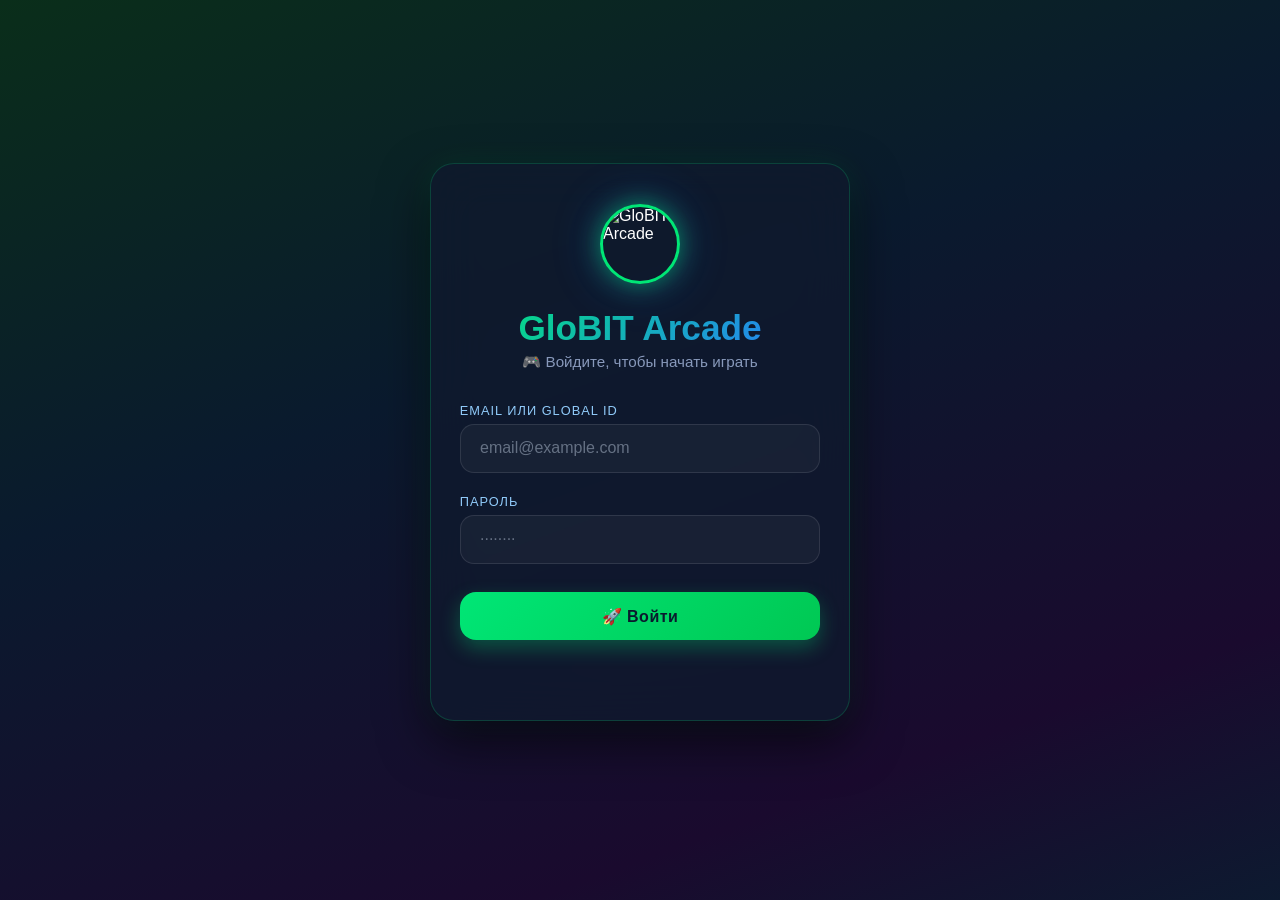
==== index.html @ 39875479 "Use global_ids mapping for Global ID login" ====
<!DOCTYPE html>
<html lang="ru">
<head>
    <meta charset="UTF-8">
    <meta name="viewport" content="width=device-width, initial-scale=1.0, maximum-scale=1.0, user-scalable=yes, viewport-fit=cover">
    <title>GloBIT Arcade</title>

    <link rel="icon" type="image/jpeg" href="https://i.ibb.co/wFK0H7rM/Glo-BIT-Arcade.jpg">
    <link rel="apple-touch-icon" href="https://i.ibb.co/wFK0H7rM/Glo-BIT-Arcade.jpg">
    <link rel="apple-touch-icon" sizes="152x152" href="https://i.ibb.co/wFK0H7rM/Glo-BIT-Arcade.jpg">
    <link rel="apple-touch-icon" sizes="180x180" href="https://i.ibb.co/wFK0H7rM/Glo-BIT-Arcade.jpg">
    <meta name="apple-mobile-web-app-capable" content="yes">
    <meta name="apple-mobile-web-app-status-bar-style" content="black-translucent">
    <meta name="apple-mobile-web-app-title" content="GloBIT Arcade">
    <meta name="theme-color" content="#0a2e1a">

    <script src="https://www.gstatic.com/firebasejs/10.11.0/firebase-app-compat.js"></script>
    <script src="https://www.gstatic.com/firebasejs/10.11.0/firebase-auth-compat.js"></script>
    <script src="https://www.gstatic.com/firebasejs/10.11.0/firebase-firestore-compat.js"></script>
    <script src="https://cdn.jsdelivr.net/npm/particles.js@2.0.0/particles.min.js"></script>

    <style>
        :root {
            --bg-deep: #0a1a2e;
            --accent-green: #00e676;
            --accent-blue: #2979ff;
            --accent-red: #ff1744;
            --text-primary: #ffffff;
            --text-secondary: #8899bb;
            --blur: blur(25px);
            --radius-card: 24px;
            --radius-btn: 16px;
        }

        * { margin: 0; padding: 0; box-sizing: border-box; }

        body {
            font-family: -apple-system, BlinkMacSystemFont, 'Segoe UI', Roboto, sans-serif;
            background: linear-gradient(160deg, #0a2e1a 0%, #0a1a2e 40%, #1a0a2e 80%, #0d1a30 100%);
            min-height: 100vh;
            display: flex;
            align-items: center;
            justify-content: center;
            padding: 1rem;
            position: relative;
            overflow-x: hidden;
        }

        #particles-js {
            position: fixed;
            top: 0;
            left: 0;
            width: 100%;
            height: 100%;
            z-index: 0;
            pointer-events: none;
        }

        .container {
            position: relative;
            z-index: 10;
            width: 100%;
            max-width: 420px;
        }

        .glass-card {
            background: rgba(15, 25, 45, 0.8);
            backdrop-filter: var(--blur);
            -webkit-backdrop-filter: var(--blur);
            border-radius: var(--radius-card);
            border: 1px solid rgba(0, 230, 118, 0.2);
            box-shadow: 0 20px 50px rgba(0, 0, 0, 0.6), 0 0 30px rgba(0, 230, 118, 0.1);
            padding: 2.5rem 1.8rem;
            color: var(--text-primary);
            transition: all 0.3s ease;
            margin-bottom: 1rem;
        }

        .logo-container {
            display: flex;
            justify-content: center;
            margin-bottom: 1.5rem;
        }

        .logo {
            width: 80px;
            height: 80px;
            border-radius: 50%;
            object-fit: cover;
            border: 3px solid var(--accent-green);
            box-shadow: 0 0 25px rgba(0, 230, 118, 0.5), 0 0 50px rgba(41, 121, 255, 0.3);
            animation: glow 3s ease-in-out infinite;
        }

        @keyframes glow {
            0%, 100% { box-shadow: 0 0 25px rgba(0, 230, 118, 0.5), 0 0 50px rgba(41, 121, 255, 0.3); }
            50% { box-shadow: 0 0 35px rgba(0, 230, 118, 0.8), 0 0 70px rgba(255, 23, 68, 0.3); }
        }

        h1 {
            font-size: 2.2rem;
            font-weight: 700;
            text-align: center;
            background: linear-gradient(135deg, #00e676, #2979ff);
            -webkit-background-clip: text;
            -webkit-text-fill-color: transparent;
            background-clip: text;
            margin-bottom: 0.3rem;
        }

        .subtitle {
            text-align: center;
            color: var(--text-secondary);
            margin-bottom: 2rem;
            font-size: 0.95rem;
        }

        .input-group { margin-bottom: 1.3rem; }

        label {
            display: block;
            font-size: 0.8rem;
            text-transform: uppercase;
            letter-spacing: 1px;
            color: #90caf9;
            margin-bottom: 0.4rem;
            font-weight: 500;
        }

        input {
            width: 100%;
            padding: 0.9rem 1.2rem;
            background: rgba(255, 255, 255, 0.04);
            border: 1px solid rgba(255, 255, 255, 0.1);
            border-radius: 14px;
            color: #ffffff;
            font-size: 1rem;
            outline: none;
            transition: all 0.2s;
            -webkit-appearance: none;
        }

        input:focus {
            border-color: var(--accent-green);
            box-shadow: 0 0 15px rgba(0, 230, 118, 0.2);
        }

        .btn {
            width: 100%;
            padding: 0.9rem;
            border: none;
            border-radius: var(--radius-btn);
            font-weight: 600;
            font-size: 1rem;
            cursor: pointer;
            transition: all 0.25s;
            letter-spacing: 0.5px;
            margin-top: 0.5rem;
        }

        .btn-primary {
            background: linear-gradient(135deg, #00e676, #00c853);
            color: #0a1a2e;
            box-shadow: 0 8px 20px rgba(0, 230, 118, 0.3);
            font-weight: 700;
        }

        .btn-primary:hover {
            transform: translateY(-2px);
            box-shadow: 0 12px 28px rgba(0, 230, 118, 0.5);
        }

        .btn:disabled { opacity: .7; cursor: wait; transform: none; }
        input::placeholder { color: rgba(210, 225, 240, .42); }
        .glass-card { animation: card-enter .45s ease-out both; }
        @keyframes card-enter {
            from { opacity: 0; transform: translateY(12px) scale(.985); }
            to { opacity: 1; transform: translateY(0) scale(1); }
        }
        @media (max-width: 480px) {
            body { padding: .75rem; }
            .glass-card { padding: 2rem 1.25rem; border-radius: 22px; }
            h1 { font-size: 1.9rem; }
        }
        @media (prefers-reduced-motion: reduce) {
            *, *::before, *::after { animation-duration: .01ms !important; transition-duration: .01ms !important; }
        }

        .btn-danger {
            background: linear-gradient(135deg, #ff1744, #d50000);
            color: white;
            box-shadow: 0 8px 20px rgba(255, 23, 68, 0.3);
        }

        .btn-danger:hover {
            transform: translateY(-2px);
            box-shadow: 0 12px 28px rgba(255, 23, 68, 0.5);
        }

        .btn-secondary {
            background: rgba(255, 255, 255, 0.05);
            color: #ccc;
            border: 1px solid rgba(255, 255, 255, 0.15);
            margin-top: 0.8rem;
        }

        .message {
            text-align: center;
            margin-top: 1rem;
            font-size: 0.9rem;
            min-height: 1.5rem;
        }

        .error { color: #ff5252; }
        .success { color: #69f0ae; }

        .twofa-code {
            display: flex;
            gap: 0.6rem;
            justify-content: center;
            margin: 1.2rem 0;
        }

        .twofa-code input {
            width: 50px;
            height: 55px;
            text-align: center;
            font-size: 1.8rem;
            padding: 0;
            border-radius: 12px;
        }

        .checkbox-group {
            display: flex;
            align-items: center;
            gap: 0.6rem;
            margin: 1rem 0;
            color: #bbb;
            font-size: 0.9rem;
        }

        .checkbox-group input {
            width: 18px;
            height: 18px;
            accent-color: var(--accent-green);
        }

        .role-card { text-align: center; }
        .role-card h2 { font-size: 1.6rem; margin-bottom: 1.8rem; color: #f0f0ff; }

        .role-buttons {
            display: flex;
            flex-direction: column;
            gap: 0.9rem;
        }

        .btn-role {
            background: rgba(255, 255, 255, 0.06);
            border: 1px solid rgba(0, 230, 118, 0.3);
            padding: 1rem;
            border-radius: 18px;
            font-size: 1.1rem;
            color: white;
            transition: 0.2s;
            cursor: pointer;
            width: 100%;
        }

        .btn-role:hover {
            background: rgba(0, 230, 118, 0.15);
            border-color: #00e676;
            box-shadow: 0 0 20px rgba(0, 230, 118, 0.2);
        }

        .hidden { display: none !important; }
    </style>
</head>
<body>
    <div id="particles-js"></div>

    <div class="container">
        <!-- Экран входа -->
        <div id="loginScreen" class="glass-card">
            <div class="logo-container">
                <img src="https://i.ibb.co/wFK0H7rM/Glo-BIT-Arcade.jpg" alt="GloBIT Arcade" class="logo">
            </div>
            <h1>GloBIT Arcade</h1>
            <div class="subtitle">🎮 Войдите, чтобы начать играть</div>
            <div class="input-group">
                <label>Email или Global ID</label>
                <input type="text" id="loginIdentifier" placeholder="email@example.com" autocomplete="email">
            </div>
            <div class="input-group">
                <label>Пароль</label>
                <input type="password" id="loginPassword" placeholder="········" autocomplete="current-password">
            </div>
            <button class="btn btn-primary" onclick="login()">🚀 Войти</button>
            <div id="authMessage" class="message"></div>
        </div>

        <!-- Экран 2FA -->
        <div id="twoFactorScreen" class="glass-card hidden">
            <div class="logo-container">
                <span style="font-size: 3rem;">🔐</span>
            </div>
            <h2 style="text-align:center; font-size:1.4rem;">Новое устройство</h2>
            <p style="text-align:center; color:#8899bb; margin:0.8rem 0;">
                Код подтверждения отправлен в <strong>Global ID</strong><br>
                <span style="font-size:0.8rem; color:#ff5252;">⚠️ Код не показывается на этом экране</span>
            </p>
            <div class="twofa-code">
                <input type="text" id="code1" maxlength="1" inputmode="numeric" pattern="[0-9]" oninput="moveNext(this, 'code2')">
                <input type="text" id="code2" maxlength="1" inputmode="numeric" pattern="[0-9]" oninput="moveNext(this, 'code3')">
                <input type="text" id="code3" maxlength="1" inputmode="numeric" pattern="[0-9]" oninput="moveNext(this, 'code4')">
                <input type="text" id="code4" maxlength="1" inputmode="numeric" pattern="[0-9]">
            </div>
            <div class="checkbox-group">
                <input type="checkbox" id="trustDevice">
                <label for="trustDevice" style="text-transform:none; letter-spacing:0;">Запомнить устройство (автовход без 2FA)</label>
            </div>
            <button class="btn btn-primary" onclick="verify2FA()">✅ Подтвердить</button>
            <button class="btn btn-danger" onclick="cancel2FA()">❌ Отмена</button>
            <div id="twoFactorMessage" class="message"></div>
        </div>

        <!-- Экран выбора роли -->
        <div id="roleScreen" class="glass-card role-card hidden">
            <div class="logo-container">
                <img src="https://i.ibb.co/wFK0H7rM/Glo-BIT-Arcade.jpg" alt="Logo" class="logo" style="width:60px; height:60px;">
            </div>
            <h2 id="welcomeText">Привет!</h2>
            <div class="role-buttons">
                <button class="btn-role" id="btnGames" onclick="goToGames()">🎮 Игры</button>
                <button class="btn-role hidden" id="btnAdmin" onclick="goToAdmin()">⚙️ Админ-панель</button>
            </div>
            <button class="btn btn-danger" onclick="logout()" style="margin-top:1.5rem;">🚪 Выйти</button>
        </div>
    </div>

    <script>
        // ВАША РЕАЛЬНАЯ КОНФИГУРАЦИЯ FIREBASE
        const firebaseConfig = {
            apiKey: "AIzaSyA6GGJxAiao77U7_9mBUEjftmS_FnSWbIw",
            authDomain: "glob-data.firebaseapp.com",
            projectId: "glob-data",
            storageBucket: "glob-data.firebasestorage.app",
            messagingSenderId: "122757049174",
            appId: "1:122757049174:web:ebb425edd0e1a8ea9a44f7"
        };

        firebase.initializeApp(firebaseConfig);
        const auth = firebase.auth();
        const db = firebase.firestore();

        // Particles.js
        particlesJS('particles-js', {
            particles: {
                number: { value: 60, density: { enable: true, value_area: 800 } },
                color: { value: ['#00e676', '#2979ff', '#ff1744', '#ffffff'] },
                shape: { type: 'circle' },
                opacity: { value: 0.5, random: true },
                size: { value: 3, random: true },
                line_linked: { enable: true, distance: 150, color: '#2979ff', opacity: 0.15, width: 1 },
                move: { enable: true, speed: 1.5, direction: 'none', random: true, out_mode: 'out' }
            },
            interactivity: {
                detect_on: 'canvas',
                events: { onhover: { enable: true, mode: 'grab' }, onclick: { enable: true, mode: 'push' } },
                modes: { grab: { distance: 140, line_linked: { opacity: 0.5 } }, push: { particles_nb: 3 } }
            },
            retina_detect: true
        });

        let pendingUser = null;
        let currentIP = 'unknown';
        let deviceFingerprint = 'unknown';

        async function getDeviceInfo() {
            try {
                const res = await fetch('https://api.ipify.org?format=json');
                const data = await res.json();
                currentIP = data.ip;
            } catch (e) { currentIP = '0.0.0.0'; }
            const ua = navigator.userAgent;
            const screenInfo = `${screen.width}x${screen.height}x${screen.colorDepth}`;
            const timezone = Intl.DateTimeFormat().resolvedOptions().timeZone;
            deviceFingerprint = btoa(ua + screenInfo + navigator.language + timezone).substring(0, 40);
        }

        function showMessage(elementId, text, isError = false) {
            const el = document.getElementById(elementId);
            el.textContent = text;
            el.className = `message ${isError ? 'error' : 'success'}`;
        }

        function moveNext(current, nextId) {
            if (current.value.length === 1) {
                document.getElementById(nextId)?.focus();
            }
        }

        async function ensureUserDocument(uid, email) {
            const userRef = db.collection('users').doc(uid);
            const userDoc = await userRef.get();
            if (!userDoc.exists) {
                await userRef.set({
                    email: email,
                    globalId: email.split('@')[0],
                    displayName: email.split('@')[0],
                    role: 'user',
                    knownDevices: [],
                    online: false,
                    createdAt: firebase.firestore.FieldValue.serverTimestamp(),
                    arcadeAccess: true,
                    arcadeLastLogin: firebase.firestore.FieldValue.serverTimestamp()
                });
                console.log('✅ Создан новый документ пользователя:', email);
            }
            return userRef;
        }

        async function isDeviceKnown(uid) {
            const doc = await db.collection('users').doc(uid).get();
            const knownDevices = doc.data()?.knownDevices || [];
            return knownDevices.some(d => d.fingerprint === deviceFingerprint);
        }

        async function addKnownDevice(uid) {
            const docRef = db.collection('users').doc(uid);
            const doc = await docRef.get();
            const knownDevices = doc.data()?.knownDevices || [];
            if (!knownDevices.some(d => d.fingerprint === deviceFingerprint)) {
                knownDevices.push({
                    fingerprint: deviceFingerprint,
                    ip: currentIP,
                    browser: navigator.userAgent.substring(0, 60),
                    addedAt: firebase.firestore.FieldValue.serverTimestamp()
                });
                await docRef.update({ knownDevices });
            }
        }

        window.login = async () => {
            const identifier = document.getElementById('loginIdentifier').value.trim();
            const password = document.getElementById('loginPassword').value;
            if (!identifier || !password) return showMessage('authMessage', 'Заполните все поля', true);

            await getDeviceInfo();
            const loginBtn = document.querySelector('#loginScreen .btn-primary');
            loginBtn.disabled = true;
            loginBtn.textContent = '⏳ Проверка...';

            try {
                let email = identifier;

                if (!identifier.includes('@')) {
                    // Как в Global ID и Iceberg: сначала читаем точный публичный
                    // mapping global_ids/{GlobalID}. Не запрашиваем коллекцию users
                    // до входа — Firestore Rules обычно запрещают такой запрос.
                    const globalId = identifier.trim();
                    if (!/^[0-9a-zA-Z]{22}$/.test(globalId)) {
                        loginBtn.disabled = false;
                        loginBtn.textContent = '🚀 Войти';
                        return showMessage('authMessage', 'Global ID должен содержать 22 латинские буквы или цифры', true);
                    }

                    const mappingDoc = await db.collection('global_ids').doc(globalId).get();
                    if (!mappingDoc.exists || typeof mappingDoc.data()?.email !== 'string' || !mappingDoc.data().email.includes('@')) {
                        loginBtn.disabled = false;
                        loginBtn.textContent = '🚀 Войти';
                        return showMessage('authMessage', 'Global ID не найден или не привязан к email', true);
                    }
                    email = mappingDoc.data().email.trim();
                }

                // Сохраняем авторизацию на этом устройстве, как в Global ID и Iceberg.
                // Firebase хранит refresh token и восстанавливает сессию при следующем открытии.
                await auth.setPersistence(firebase.auth.Auth.Persistence.LOCAL);
                const userCred = await auth.signInWithEmailAndPassword(email, password);
                await ensureUserDocument(userCred.user.uid, email);

                await db.collection('users').doc(userCred.user.uid).update({
                    arcadeAccess: true,
                    arcadeLastLogin: firebase.firestore.FieldValue.serverTimestamp(),
                    online: true,
                    lastSeen: firebase.firestore.FieldValue.serverTimestamp(),
                    currentIP,
                    currentDevice: deviceFingerprint
                });

                loginBtn.disabled = false;
                loginBtn.textContent = '🚀 Войти';
                await showRoleScreen(userCred.user);
            } catch (error) {
                console.error('Ошибка входа:', error);
                loginBtn.disabled = false;
                loginBtn.textContent = '🚀 Войти';
                if (error.code === 'auth/user-not-found' || error.code === 'auth/wrong-password' || error.code === 'auth/invalid-credential') {
                    showMessage('authMessage', 'Неверный email или пароль', true);
                } else if (error.code === 'auth/invalid-email') {
                    showMessage('authMessage', 'Некорректный email', true);
                } else if (error.code === 'permission-denied' || error.code === 'firestore/permission-denied') {
                    showMessage('authMessage', 'Firestore запретил чтение global_ids. Разрешите публичное чтение только документа global_ids/{GlobalID} в правилах Firestore.', true);
                } else {
                    showMessage('authMessage', 'Ошибка: ' + error.message, true);
                }
            }
        };

        window.verify2FA = async () => {
            const code = ['code1', 'code2', 'code3', 'code4'].map(id => document.getElementById(id).value).join('');
            if (code.length !== 4) return showMessage('twoFactorMessage', 'Введите 4 цифры', true);
            if (!pendingUser) return showMessage('twoFactorMessage', 'Ошибка сессии', true);

            const userDoc = await db.collection('users').doc(pendingUser.uid).get();
            const storedCode = userDoc.data()?.twoFactorCode;
            const expires = userDoc.data()?.twoFactorCodeExpires?.toDate();

            if (expires && new Date() > expires) {
                await db.collection('users').doc(pendingUser.uid).update({
                    twoFactorCode: null,
                    twoFactorCodeExpires: null
                });
                return showMessage('twoFactorMessage', '❌ Код истёк. Войдите заново.', true);
            }

            if (code === storedCode) {
                if (document.getElementById('trustDevice').checked) {
                    await addKnownDevice(pendingUser.uid);
                }
                await db.collection('users').doc(pendingUser.uid).update({
                    twoFactorCode: null,
                    twoFactorCodeExpires: null,
                    online: true,
                    lastSeen: firebase.firestore.FieldValue.serverTimestamp(),
                    currentIP,
                    currentDevice: deviceFingerprint
                });
                document.getElementById('twoFactorScreen').classList.add('hidden');
                await showRoleScreen(pendingUser);
                pendingUser = null;
            } else {
                showMessage('twoFactorMessage', '❌ Неверный код', true);
            }
        };

        window.cancel2FA = () => {
            if (pendingUser) {
                auth.signOut();
                db.collection('users').doc(pendingUser.uid).update({
                    twoFactorCode: null,
                    twoFactorCodeExpires: null
                });
            }
            pendingUser = null;
            document.getElementById('twoFactorScreen').classList.add('hidden');
            document.getElementById('loginScreen').classList.remove('hidden');
            ['code1', 'code2', 'code3', 'code4'].forEach(id => document.getElementById(id).value = '');
        };

        async function showRoleScreen(user) {
            const userDoc = await db.collection('users').doc(user.uid).get();
            const userData = userDoc.data() || {};
            const displayName = userData.displayName || user.email?.split('@')[0] || 'Игрок';
            const role = userData.role || 'user';

            document.getElementById('welcomeText').textContent = `Привет, ${displayName}!`;
            const adminBtn = document.getElementById('btnAdmin');
            if (role === 'admin' || role === 'employee') {
                adminBtn.classList.remove('hidden');
            } else {
                adminBtn.classList.add('hidden');
            }
            document.getElementById('roleScreen').classList.remove('hidden');
            document.getElementById('loginScreen').classList.add('hidden');
            document.getElementById('twoFactorScreen').classList.add('hidden');
        }

        window.goToGames = () => { window.location.href = 'games.html'; };
        window.goToAdmin = () => { window.location.href = 'admin.html'; };

        window.logout = async () => {
            if (auth.currentUser) {
                await db.collection('users').doc(auth.currentUser.uid).update({ online: false });
                await auth.signOut();
            }
            document.getElementById('roleScreen').classList.add('hidden');
            document.getElementById('loginScreen').classList.remove('hidden');
            document.getElementById('loginIdentifier').value = '';
            document.getElementById('loginPassword').value = '';
        };

        auth.onAuthStateChanged(async (user) => {
            if (user) {
                const loginScreen = document.getElementById('loginScreen');
                const twoFactorScreen = document.getElementById('twoFactorScreen');
                const roleScreen = document.getElementById('roleScreen');
                if (!loginScreen.classList.contains('hidden') && 
                    twoFactorScreen.classList.contains('hidden') && 
                    roleScreen.classList.contains('hidden')) {
                    await showRoleScreen(user);
                }
            }
        });
    </script>
</body>
</html>
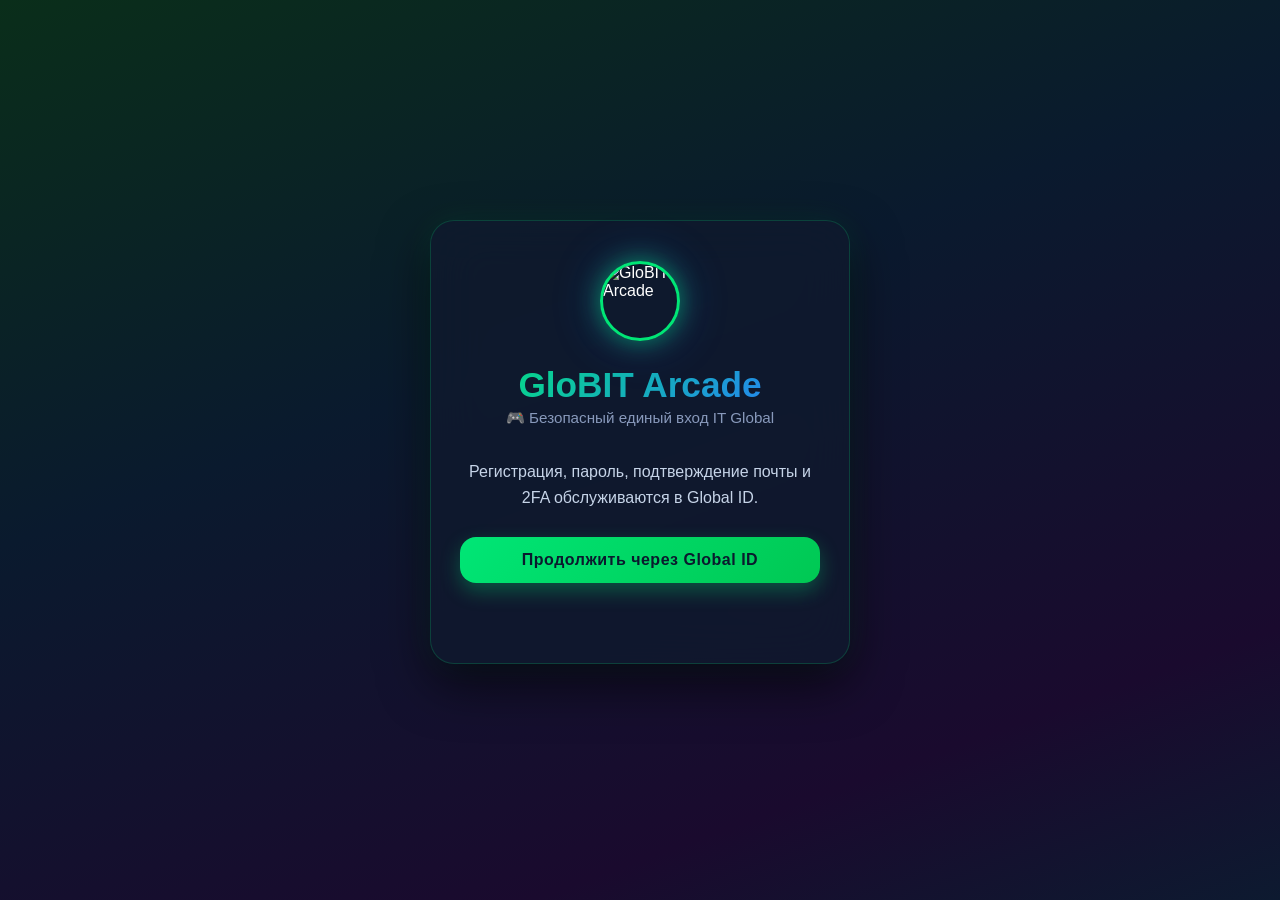
==== commit 2af81af9: "Replace service login forms with Global ID entry" ====
--- a/index.html
+++ b/index.html
@@ -274,27 +274,21 @@
 
         .hidden { display: none !important; }
     </style>
+    <link rel="stylesheet" href="/Global-ID/it-global-design.css?v=1">
 </head>
 <body>
     <div id="particles-js"></div>
 
     <div class="container">
-        <!-- Экран входа -->
+        <!-- Единая авторизация через Global ID -->
         <div id="loginScreen" class="glass-card">
             <div class="logo-container">
                 <img src="https://i.ibb.co/wFK0H7rM/Glo-BIT-Arcade.jpg" alt="GloBIT Arcade" class="logo">
             </div>
             <h1>GloBIT Arcade</h1>
-            <div class="subtitle">🎮 Войдите, чтобы начать играть</div>
-            <div class="input-group">
-                <label>Email или Global ID</label>
-                <input type="text" id="loginIdentifier" placeholder="email@example.com" autocomplete="email">
-            </div>
-            <div class="input-group">
-                <label>Пароль</label>
-                <input type="password" id="loginPassword" placeholder="········" autocomplete="current-password">
-            </div>
-            <button class="btn btn-primary" onclick="login()">🚀 Войти</button>
+            <div class="subtitle">🎮 Безопасный единый вход IT Global</div>
+            <p style="text-align:center;color:#c6d4e8;line-height:1.6;margin:18px 0;">Регистрация, пароль, подтверждение почты и 2FA обслуживаются в Global ID.</p>
+            <button class="btn btn-primary" onclick="login()">Продолжить через Global ID</button>
             <div id="authMessage" class="message"></div>
         </div>
 
@@ -351,6 +345,28 @@
         firebase.initializeApp(firebaseConfig);
         const auth = firebase.auth();
         const db = firebase.firestore();
+        auth.setPersistence(firebase.auth.Auth.Persistence.LOCAL).catch(console.warn);
+
+        function redirectToGlobalId() {
+            const target = new URL('/Global-ID/', window.location.origin);
+            target.searchParams.set('continue', window.location.href);
+            window.location.replace(target.href);
+        }
+
+        // Немедленно завершаем сессию, если устройство отозвано через Global ID.
+        let deviceRevocationUnsub = null;
+        auth.onAuthStateChanged(user => {
+            if (deviceRevocationUnsub) { deviceRevocationUnsub(); deviceRevocationUnsub = null; }
+            let token = null;
+            try { token = localStorage.getItem('itglobal_shared_device_token'); } catch {}
+            if (!user || !token) return;
+            deviceRevocationUnsub = db.collection('users').doc(user.uid).onSnapshot(snap => {
+                if (snap.exists && (snap.data().accountLocked === true || (snap.data().revokedDeviceTokens || []).includes(token))) {
+                    if (deviceRevocationUnsub) { deviceRevocationUnsub(); deviceRevocationUnsub = null; }
+                    auth.signOut().finally(() => location.replace('index.html?deviceRevoked=1'));
+                }
+            }, error => console.warn('Проверка отзыва устройства:', error));
+        });
 
         // Particles.js
         particlesJS('particles-js', {
@@ -414,7 +430,6 @@
                     arcadeAccess: true,
                     arcadeLastLogin: firebase.firestore.FieldValue.serverTimestamp()
                 });
-                console.log('✅ Создан новый документ пользователя:', email);
             }
             return userRef;
         }
@@ -440,72 +455,8 @@
             }
         }
 
-        window.login = async () => {
-            const identifier = document.getElementById('loginIdentifier').value.trim();
-            const password = document.getElementById('loginPassword').value;
-            if (!identifier || !password) return showMessage('authMessage', 'Заполните все поля', true);
-
-            await getDeviceInfo();
-            const loginBtn = document.querySelector('#loginScreen .btn-primary');
-            loginBtn.disabled = true;
-            loginBtn.textContent = '⏳ Проверка...';
-
-            try {
-                let email = identifier;
-
-                if (!identifier.includes('@')) {
-                    // Как в Global ID и Iceberg: сначала читаем точный публичный
-                    // mapping global_ids/{GlobalID}. Не запрашиваем коллекцию users
-                    // до входа — Firestore Rules обычно запрещают такой запрос.
-                    const globalId = identifier.trim();
-                    if (!/^[0-9a-zA-Z]{22}$/.test(globalId)) {
-                        loginBtn.disabled = false;
-                        loginBtn.textContent = '🚀 Войти';
-                        return showMessage('authMessage', 'Global ID должен содержать 22 латинские буквы или цифры', true);
-                    }
-
-                    const mappingDoc = await db.collection('global_ids').doc(globalId).get();
-                    if (!mappingDoc.exists || typeof mappingDoc.data()?.email !== 'string' || !mappingDoc.data().email.includes('@')) {
-                        loginBtn.disabled = false;
-                        loginBtn.textContent = '🚀 Войти';
-                        return showMessage('authMessage', 'Global ID не найден или не привязан к email', true);
-                    }
-                    email = mappingDoc.data().email.trim();
-                }
-
-                // Сохраняем авторизацию на этом устройстве, как в Global ID и Iceberg.
-                // Firebase хранит refresh token и восстанавливает сессию при следующем открытии.
-                await auth.setPersistence(firebase.auth.Auth.Persistence.LOCAL);
-                const userCred = await auth.signInWithEmailAndPassword(email, password);
-                await ensureUserDocument(userCred.user.uid, email);
-
-                await db.collection('users').doc(userCred.user.uid).update({
-                    arcadeAccess: true,
-                    arcadeLastLogin: firebase.firestore.FieldValue.serverTimestamp(),
-                    online: true,
-                    lastSeen: firebase.firestore.FieldValue.serverTimestamp(),
-                    currentIP,
-                    currentDevice: deviceFingerprint
-                });
-
-                loginBtn.disabled = false;
-                loginBtn.textContent = '🚀 Войти';
-                await showRoleScreen(userCred.user);
-            } catch (error) {
-                console.error('Ошибка входа:', error);
-                loginBtn.disabled = false;
-                loginBtn.textContent = '🚀 Войти';
-                if (error.code === 'auth/user-not-found' || error.code === 'auth/wrong-password' || error.code === 'auth/invalid-credential') {
-                    showMessage('authMessage', 'Неверный email или пароль', true);
-                } else if (error.code === 'auth/invalid-email') {
-                    showMessage('authMessage', 'Некорректный email', true);
-                } else if (error.code === 'permission-denied' || error.code === 'firestore/permission-denied') {
-                    showMessage('authMessage', 'Firestore запретил чтение global_ids. Разрешите публичное чтение только документа global_ids/{GlobalID} в правилах Firestore.', true);
-                } else {
-                    showMessage('authMessage', 'Ошибка: ' + error.message, true);
-                }
-            }
-        };
+        // Вход и 2FA централизованы в Global ID.
+        window.login = () => redirectToGlobalId();
 
         window.verify2FA = async () => {
             const code = ['code1', 'code2', 'code3', 'code4'].map(id => document.getElementById(id).value).join('');
@@ -591,15 +542,36 @@
         };
 
         auth.onAuthStateChanged(async (user) => {
-            if (user) {
-                const loginScreen = document.getElementById('loginScreen');
-                const twoFactorScreen = document.getElementById('twoFactorScreen');
-                const roleScreen = document.getElementById('roleScreen');
-                if (!loginScreen.classList.contains('hidden') && 
-                    twoFactorScreen.classList.contains('hidden') && 
-                    roleScreen.classList.contains('hidden')) {
-                    await showRoleScreen(user);
+            if (!user) { redirectToGlobalId(); return; }
+            if (!user.emailVerified) {
+                await auth.signOut();
+                redirectToGlobalId();
+                return;
+            }
+            try {
+                const profileSnap = await db.collection('users').doc(user.uid).get();
+                if (!profileSnap.exists) {
+                    await auth.signOut();
+                    redirectToGlobalId();
+                    return;
                 }
+                const profile = profileSnap.data() || {};
+                let sharedToken = null;
+                try { sharedToken = localStorage.getItem('itglobal_shared_device_token'); } catch {}
+                const revoked = sharedToken && (profile.revokedDeviceTokens || []).includes(sharedToken);
+                if (profile.accountLocked === true || revoked) {
+                    await auth.signOut();
+                    redirectToGlobalId();
+                    return;
+                }
+                if (profile.arcadeAccess === false) {
+                    showMessage('authMessage', 'Доступ к GloBIT Arcade отключён в Global ID.', true);
+                    return;
+                }
+                await showRoleScreen(user);
+            } catch (error) {
+                console.error('Не удалось проверить сессию Global ID:', error);
+                showMessage('authMessage', 'Не удалось проверить авторизацию. Обновите страницу.', true);
             }
         });
     </script>
